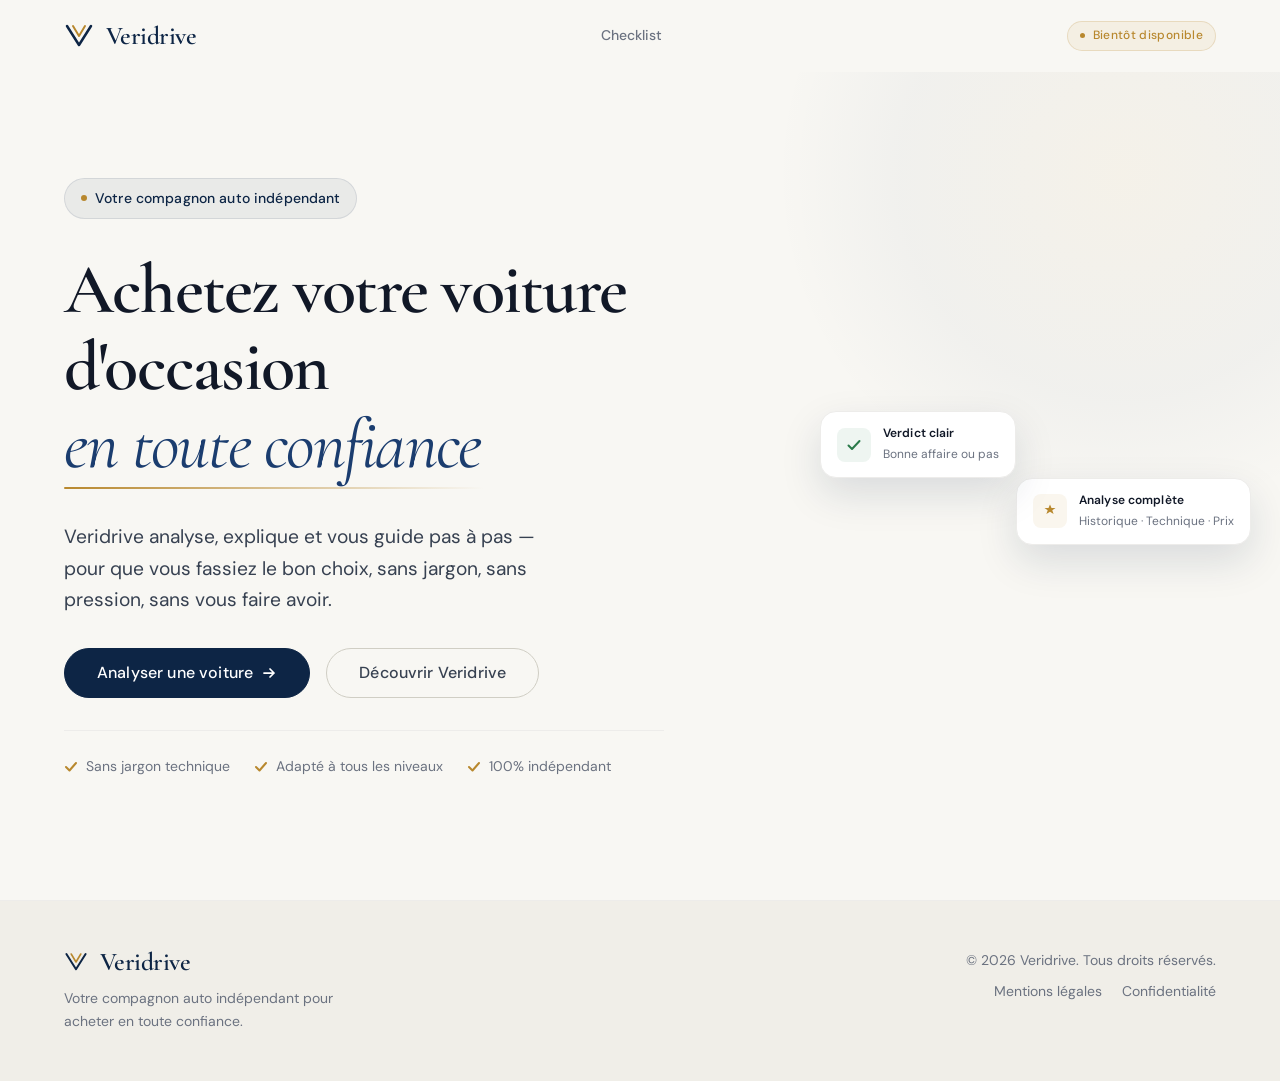
==== index.html @ 5061cd5b "Fondation Veridrive + module checklist d'achat complet" ====
<!DOCTYPE html>
<html lang="fr">
<head>
    <meta charset="UTF-8">
    <meta name="viewport" content="width=device-width, initial-scale=1.0">
    <title>Veridrive — Achetez votre voiture d'occasion en toute confiance</title>
    <meta name="description" content="Veridrive est votre compagnon auto indépendant. Analyses, guides et conseils pour acheter une voiture d'occasion sans se faire avoir.">

    <!-- Polices Google Fonts -->
    <link rel="preconnect" href="https://fonts.googleapis.com">
    <link rel="preconnect" href="https://fonts.gstatic.com" crossorigin>
    <link href="https://fonts.googleapis.com/css2?family=Cormorant+Garamond:ital,wght@0,300;0,400;0,600;1,400;1,600&family=DM+Sans:opsz,wght@9..40,300;9..40,400;9..40,500;9..40,600&display=swap" rel="stylesheet">

    <link rel="stylesheet" href="css/style.css">
</head>
<body>

    <!-- ===================================================
         HEADER — Navigation principale
         Sticky, avec effet glassmorphism au scroll
    ==================================================== -->
    <header class="header" id="header">
        <div class="container">
            <nav class="nav" aria-label="Navigation principale">

                <!-- Logotype Veridrive -->
                <a href="/" class="logo" aria-label="Veridrive — Retour à l'accueil">
                    <div class="logo__mark" aria-hidden="true">
                        <!-- Marque géométrique en V double — navy + or -->
                        <svg width="30" height="30" viewBox="0 0 30 30" fill="none">
                            <path d="M3 5L15 24L27 5" stroke="var(--color-navy)" stroke-width="2.5" stroke-linecap="round" stroke-linejoin="round"/>
                            <path d="M9 5L15 15L21 5" stroke="var(--color-gold)" stroke-width="2" stroke-linecap="round" stroke-linejoin="round"/>
                        </svg>
                    </div>
                    <span class="logo__wordmark">Veridrive</span>
                </a>

                <!-- Liens de navigation -->
                <div class="nav__links">
                    <a href="checklist.html" class="nav__link">Checklist</a>
                </div>

                <!-- Indicateur de lancement -->
                <div class="nav__pill" role="status" aria-label="Statut du service">
                    <span class="nav__pill-dot" aria-hidden="true"></span>
                    <span>Bientôt disponible</span>
                </div>

            </nav>
        </div>
    </header>


    <!-- ===================================================
         CONTENU PRINCIPAL
    ==================================================== -->
    <main>

        <!-- ===============================================
             SECTION HERO — Promesse principale
             Pleine hauteur d'écran, deux colonnes sur desktop
        ================================================ -->
        <section class="hero" id="hero" aria-labelledby="hero-title">
            <div class="container">
                <div class="hero__layout">

                    <!-- Bloc textuel gauche -->
                    <div class="hero__content">

                        <!-- Étiquette d'accroche -->
                        <div class="hero__eyebrow" data-animate>
                            <span class="badge">
                                <span class="badge__dot" aria-hidden="true"></span>
                                Votre compagnon auto indépendant
                            </span>
                        </div>

                        <!-- Titre principal -->
                        <h1 class="hero__title" id="hero-title" data-animate>
                            Achetez votre voiture d'occasion
                            <em class="hero__title-accent">en toute confiance</em>
                        </h1>

                        <!-- Promesse -->
                        <p class="hero__subtitle" data-animate>
                            Veridrive analyse, explique et vous guide pas à pas — pour que vous fassiez le bon choix, sans jargon, sans pression, sans vous faire avoir.
                        </p>

                        <!-- Boutons d'action -->
                        <div class="hero__actions" data-animate>
                            <a href="#" class="btn btn--primary">
                                Analyser une voiture
                                <svg width="16" height="16" viewBox="0 0 16 16" fill="none" aria-hidden="true">
                                    <path d="M3 8H13M13 8L9 4M13 8L9 12" stroke="currentColor" stroke-width="1.75" stroke-linecap="round" stroke-linejoin="round"/>
                                </svg>
                            </a>
                            <a href="#" class="btn btn--ghost">
                                Découvrir Veridrive
                            </a>
                        </div>

                        <!-- Indicateurs de confiance -->
                        <div class="hero__trust" data-animate>
                            <div class="trust-item">
                                <svg class="trust-item__icon" width="14" height="14" viewBox="0 0 14 14" fill="none" aria-hidden="true">
                                    <path d="M2 7L5.5 10.5L12 3" stroke="var(--color-gold)" stroke-width="2" stroke-linecap="round" stroke-linejoin="round"/>
                                </svg>
                                <span>Sans jargon technique</span>
                            </div>
                            <div class="trust-item">
                                <svg class="trust-item__icon" width="14" height="14" viewBox="0 0 14 14" fill="none" aria-hidden="true">
                                    <path d="M2 7L5.5 10.5L12 3" stroke="var(--color-gold)" stroke-width="2" stroke-linecap="round" stroke-linejoin="round"/>
                                </svg>
                                <span>Adapté à tous les niveaux</span>
                            </div>
                            <div class="trust-item">
                                <svg class="trust-item__icon" width="14" height="14" viewBox="0 0 14 14" fill="none" aria-hidden="true">
                                    <path d="M2 7L5.5 10.5L12 3" stroke="var(--color-gold)" stroke-width="2" stroke-linecap="round" stroke-linejoin="round"/>
                                </svg>
                                <span>100% indépendant</span>
                            </div>
                        </div>

                    </div>

                    <!-- Bloc visuel droit — emblème géométrique -->
                    <div class="hero__visual" aria-hidden="true" data-animate>

                        <!-- SVG emblème central : cercles de précision + losange or + monogramme V -->
                        <div class="hero__emblem">
                            <svg viewBox="0 0 400 400" fill="none" xmlns="http://www.w3.org/2000/svg">
                                <!-- Cercles concentriques extérieurs -->
                                <circle cx="200" cy="200" r="185" stroke="#0D2545" stroke-opacity="0.04" stroke-width="1"/>
                                <circle cx="200" cy="200" r="160" stroke="#0D2545" stroke-opacity="0.06" stroke-width="0.75"/>
                                <circle cx="200" cy="200" r="136" stroke="#0D2545" stroke-opacity="0.08" stroke-width="0.75"/>

                                <!-- Cercle principal de cadran -->
                                <circle cx="200" cy="200" r="112" stroke="#0D2545" stroke-opacity="0.1" stroke-width="1.5"/>

                                <!-- Graduations (style tachymètre) -->
                                <g stroke="#0D2545" stroke-opacity="0.12" stroke-linecap="round">
                                    <line x1="200" y1="78" x2="200" y2="96" stroke-width="1.5" transform="rotate(0 200 200)"/>
                                    <line x1="200" y1="82" x2="200" y2="92" stroke-width="0.75" transform="rotate(15 200 200)"/>
                                    <line x1="200" y1="82" x2="200" y2="92" stroke-width="0.75" transform="rotate(45 200 200)"/>
                                    <line x1="200" y1="78" x2="200" y2="96" stroke-width="1.5" transform="rotate(30 200 200)"/>
                                    <line x1="200" y1="82" x2="200" y2="92" stroke-width="0.75" transform="rotate(75 200 200)"/>
                                    <line x1="200" y1="78" x2="200" y2="96" stroke-width="1.5" transform="rotate(60 200 200)"/>
                                    <line x1="200" y1="82" x2="200" y2="92" stroke-width="0.75" transform="rotate(105 200 200)"/>
                                    <line x1="200" y1="78" x2="200" y2="96" stroke-width="1.5" transform="rotate(90 200 200)"/>
                                    <line x1="200" y1="82" x2="200" y2="92" stroke-width="0.75" transform="rotate(135 200 200)"/>
                                    <line x1="200" y1="78" x2="200" y2="96" stroke-width="1.5" transform="rotate(120 200 200)"/>
                                    <line x1="200" y1="82" x2="200" y2="92" stroke-width="0.75" transform="rotate(165 200 200)"/>
                                    <line x1="200" y1="78" x2="200" y2="96" stroke-width="1.5" transform="rotate(150 200 200)"/>
                                    <line x1="200" y1="82" x2="200" y2="92" stroke-width="0.75" transform="rotate(195 200 200)"/>
                                    <line x1="200" y1="78" x2="200" y2="96" stroke-width="1.5" transform="rotate(180 200 200)"/>
                                    <line x1="200" y1="82" x2="200" y2="92" stroke-width="0.75" transform="rotate(225 200 200)"/>
                                    <line x1="200" y1="78" x2="200" y2="96" stroke-width="1.5" transform="rotate(210 200 200)"/>
                                    <line x1="200" y1="82" x2="200" y2="92" stroke-width="0.75" transform="rotate(255 200 200)"/>
                                    <line x1="200" y1="78" x2="200" y2="96" stroke-width="1.5" transform="rotate(240 200 200)"/>
                                    <line x1="200" y1="82" x2="200" y2="92" stroke-width="0.75" transform="rotate(285 200 200)"/>
                                    <line x1="200" y1="78" x2="200" y2="96" stroke-width="1.5" transform="rotate(270 200 200)"/>
                                    <line x1="200" y1="82" x2="200" y2="92" stroke-width="0.75" transform="rotate(315 200 200)"/>
                                    <line x1="200" y1="78" x2="200" y2="96" stroke-width="1.5" transform="rotate(300 200 200)"/>
                                    <line x1="200" y1="82" x2="200" y2="92" stroke-width="0.75" transform="rotate(345 200 200)"/>
                                    <line x1="200" y1="78" x2="200" y2="96" stroke-width="1.5" transform="rotate(330 200 200)"/>
                                </g>

                                <!-- Losange extérieur or -->
                                <path d="M200 108 L292 200 L200 292 L108 200 Z" stroke="#B8882E" stroke-opacity="0.18" stroke-width="1"/>

                                <!-- Losange intérieur or (plus opaque) -->
                                <path d="M200 142 L258 200 L200 258 L142 200 Z" stroke="#B8882E" stroke-opacity="0.28" stroke-width="1.5"/>

                                <!-- Points d'ancrage or aux quatre sommets du losange intérieur -->
                                <circle cx="200" cy="142" r="3.5" fill="#B8882E" fill-opacity="0.5"/>
                                <circle cx="258" cy="200" r="3.5" fill="#B8882E" fill-opacity="0.5"/>
                                <circle cx="200" cy="258" r="3.5" fill="#B8882E" fill-opacity="0.5"/>
                                <circle cx="142" cy="200" r="3.5" fill="#B8882E" fill-opacity="0.5"/>

                                <!-- Monogramme V — navy (grand) -->
                                <path d="M158 158 L200 228 L242 158" stroke="#0D2545" stroke-opacity="0.15" stroke-width="3.5" stroke-linecap="round" stroke-linejoin="round"/>

                                <!-- Monogramme V — or (petit, intérieur) -->
                                <path d="M172 158 L200 208 L228 158" stroke="#B8882E" stroke-opacity="0.6" stroke-width="2.5" stroke-linecap="round" stroke-linejoin="round"/>

                                <!-- Point central -->
                                <circle cx="200" cy="200" r="4" fill="#0D2545" fill-opacity="0.12"/>
                                <circle cx="200" cy="200" r="2" fill="#B8882E" fill-opacity="0.7"/>
                            </svg>
                        </div>

                        <!-- Carte flottante haute — analyse -->
                        <div class="float-card float-card--top">
                            <div class="float-card__icon">
                                <svg width="16" height="16" viewBox="0 0 16 16" fill="none">
                                    <path d="M8 1.5L9.5 5H13.5L10.3 7.3L11.6 11L8 8.8L4.4 11L5.7 7.3L2.5 5H6.5L8 1.5Z" fill="#B8882E"/>
                                </svg>
                            </div>
                            <div>
                                <div class="float-card__label">Analyse complète</div>
                                <div class="float-card__value">Historique · Technique · Prix</div>
                            </div>
                        </div>

                        <!-- Carte flottante basse — verdict -->
                        <div class="float-card float-card--bottom">
                            <div class="float-card__icon float-card__icon--success">
                                <svg width="16" height="16" viewBox="0 0 16 16" fill="none">
                                    <path d="M2.5 8.5L6 12L13.5 4" stroke="#2A7A4A" stroke-width="2" stroke-linecap="round" stroke-linejoin="round"/>
                                </svg>
                            </div>
                            <div>
                                <div class="float-card__label">Verdict clair</div>
                                <div class="float-card__value">Bonne affaire ou pas</div>
                            </div>
                        </div>

                    </div>

                </div>
            </div>

            <!-- Décoration de fond — halo dégradé -->
            <div class="hero__bg-halo" aria-hidden="true"></div>
        </section>

    </main>


    <!-- ===================================================
         FOOTER — Pied de page
    ==================================================== -->
    <footer class="footer" role="contentinfo">
        <div class="container">
            <div class="footer__layout">

                <!-- Marque et accroche -->
                <div class="footer__brand">
                    <a href="/" class="logo" aria-label="Veridrive — Accueil">
                        <div class="logo__mark" aria-hidden="true">
                            <svg width="24" height="24" viewBox="0 0 30 30" fill="none">
                                <path d="M3 5L15 24L27 5" stroke="var(--color-navy)" stroke-width="2.5" stroke-linecap="round" stroke-linejoin="round"/>
                                <path d="M9 5L15 15L21 5" stroke="var(--color-gold)" stroke-width="2" stroke-linecap="round" stroke-linejoin="round"/>
                            </svg>
                        </div>
                        <span class="logo__wordmark">Veridrive</span>
                    </a>
                    <p class="footer__tagline">
                        Votre compagnon auto indépendant pour acheter en toute confiance.
                    </p>
                </div>

                <!-- Mentions légales -->
                <div class="footer__legal">
                    <p class="footer__copyright">© 2026 Veridrive. Tous droits réservés.</p>
                    <nav class="footer__links" aria-label="Liens légaux">
                        <a href="#">Mentions légales</a>
                        <a href="#">Confidentialité</a>
                    </nav>
                </div>

            </div>
        </div>
    </footer>

    <script src="js/main.js"></script>
</body>
</html>
---- css/style.css ----
/* ============================================================
   VERIDRIVE — SYSTÈME DE DESIGN
   Feuille de styles principale
   Design : épuré premium, ambiance confiance et sécurité
   ============================================================ */


/* ============================================================
   1. VARIABLES — Le cœur du système de design
      Toutes les décisions visuelles centralisées ici
   ============================================================ */

:root {

    /* ── Couleurs principales ───────────────────────────── */

    /* Bleu marine profond — confiance, sérieux, profondeur */
    --color-navy:        #0D2545;
    --color-navy-mid:    #1B3D6F;
    --color-navy-light:  #2E5490;
    --color-navy-pale:   rgba(13, 37, 69, 0.06);

    /* Or discret — touche premium, sans ostentation */
    --color-gold:        #B8882E;
    --color-gold-light:  #CFA04A;
    --color-gold-pale:   rgba(184, 136, 46, 0.08);

    /* Vert succès — validation, confiance confirmée */
    --color-success:     #2A7A4A;
    --color-success-pale: rgba(42, 122, 74, 0.08);

    /* Rouge critique — points rédhibitoires */
    --color-critical:        #C0392B;
    --color-critical-mid:    #E74C3C;
    --color-critical-pale:   rgba(192, 57, 43, 0.06);
    --color-critical-border: rgba(192, 57, 43, 0.22);

    /* ── Couleurs de fond ───────────────────────────────── */

    /* Blanc cassé chaud — doux, non clinique, rassurant */
    --bg-base:           #F8F7F3;
    --bg-subtle:         #F0EEE8;
    --bg-card:           #FFFFFF;

    /* ── Texte ──────────────────────────────────────────── */

    --text-dark:         #111827;   /* Quasi-noir — titres */
    --text-body:         #374151;   /* Gris foncé — corps de texte */
    --text-muted:        #6B7280;   /* Gris moyen — textes secondaires */
    --text-light:        #9CA3AF;   /* Gris clair — textes tertiaires */
    --white:             #FFFFFF;

    /* ── Bordures ───────────────────────────────────────── */

    --border-subtle:     #EDECEA;
    --border-light:      #E2E0D8;
    --border:            #D0CEC4;

    /* ── Typographie ────────────────────────────────────── */

    /* Serif élégant pour les titres — editorial, premium */
    --font-display:      'Cormorant Garamond', Georgia, 'Times New Roman', serif;

    /* Sans-serif moderne pour le corps — lisibilité maximale */
    --font-body:         'DM Sans', system-ui, -apple-system, sans-serif;

    /* ── Échelle de tailles de texte (rem) ──────────────── */

    --text-xs:           0.75rem;    /* 12px */
    --text-sm:           0.875rem;   /* 14px */
    --text-base:         1rem;       /* 16px */
    --text-lg:           1.125rem;   /* 18px */
    --text-xl:           1.25rem;    /* 20px */
    --text-2xl:          1.5rem;     /* 24px */
    --text-3xl:          1.875rem;   /* 30px */
    --text-4xl:          2.25rem;    /* 36px */
    --text-5xl:          3rem;       /* 48px */
    --text-6xl:          3.75rem;    /* 60px */
    --text-7xl:          4.5rem;     /* 72px */

    /* ── Hauteurs de ligne ──────────────────────────────── */

    --leading-tight:     1.1;
    --leading-snug:      1.25;
    --leading-normal:    1.5;
    --leading-relaxed:   1.65;

    /* ── Espacements (échelle 4px) ──────────────────────── */

    --space-1:           0.25rem;    /* 4px */
    --space-2:           0.5rem;     /* 8px */
    --space-3:           0.75rem;    /* 12px */
    --space-4:           1rem;       /* 16px */
    --space-5:           1.25rem;    /* 20px */
    --space-6:           1.5rem;     /* 24px */
    --space-8:           2rem;       /* 32px */
    --space-10:          2.5rem;     /* 40px */
    --space-12:          3rem;       /* 48px */
    --space-16:          4rem;       /* 64px */
    --space-20:          5rem;       /* 80px */
    --space-24:          6rem;       /* 96px */
    --space-32:          8rem;       /* 128px */

    /* ── Rayons de bordure ──────────────────────────────── */

    --radius-sm:         0.25rem;    /* 4px  — éléments très petits */
    --radius:            0.5rem;     /* 8px  — éléments standard */
    --radius-md:         0.75rem;    /* 12px — boutons, tags */
    --radius-lg:         1rem;       /* 16px — cartes petites */
    --radius-xl:         1.5rem;     /* 24px — cartes grandes */
    --radius-2xl:        2rem;       /* 32px — sections */
    --radius-full:       9999px;     /* Pilule */

    /* ── Ombres ─────────────────────────────────────────── */

    --shadow-xs:         0 1px 2px  rgba(13, 37, 69, 0.05);
    --shadow-sm:         0 2px 6px  rgba(13, 37, 69, 0.07);
    --shadow:            0 4px 14px rgba(13, 37, 69, 0.09);
    --shadow-md:         0 8px 24px rgba(13, 37, 69, 0.11);
    --shadow-lg:         0 16px 40px rgba(13, 37, 69, 0.13);
    --shadow-xl:         0 24px 56px rgba(13, 37, 69, 0.16);
    --shadow-gold:       0 4px 20px rgba(184, 136, 46, 0.3);

    /* ── Transitions ────────────────────────────────────── */

    --ease-out:          cubic-bezier(0.4, 0, 0.2, 1);
    --ease-spring:       cubic-bezier(0.34, 1.56, 0.64, 1);

    --transition-fast:   150ms var(--ease-out);
    --transition:        250ms var(--ease-out);
    --transition-slow:   400ms var(--ease-out);

    /* ── Z-index ────────────────────────────────────────── */

    --z-below:           -1;
    --z-base:            0;
    --z-above:           10;
    --z-header:          100;

    /* ── Layout ─────────────────────────────────────────── */

    --container-max:     1200px;
    --container-pad:     var(--space-6);
    --header-height:     72px;
}


/* ============================================================
   2. RESET & BASE
   ============================================================ */

*, *::before, *::after {
    box-sizing: border-box;
    margin: 0;
    padding: 0;
}

html {
    font-size: 16px;
    scroll-behavior: smooth;
    -webkit-text-size-adjust: 100%;
}

body {
    font-family: var(--font-body);
    font-size: var(--text-base);
    line-height: var(--leading-relaxed);
    color: var(--text-body);
    background-color: var(--bg-base);
    -webkit-font-smoothing: antialiased;
    -moz-osx-font-smoothing: grayscale;
    overflow-x: hidden;
}

img, svg {
    display: block;
    max-width: 100%;
}

a {
    color: inherit;
    text-decoration: none;
}

button {
    cursor: pointer;
    border: none;
    background: none;
    font-family: inherit;
}

ul, ol {
    list-style: none;
}

/* Accessibilité : focus visible sur éléments interactifs */
:focus-visible {
    outline: 2px solid var(--color-gold);
    outline-offset: 3px;
    border-radius: var(--radius-sm);
}


/* ============================================================
   3. LAYOUT — Conteneurs
   ============================================================ */

.container {
    width: 100%;
    max-width: var(--container-max);
    margin-left: auto;
    margin-right: auto;
    padding-left: var(--container-pad);
    padding-right: var(--container-pad);
}


/* ============================================================
   4. COMPOSANTS — Boutons
   ============================================================ */

.btn {
    display: inline-flex;
    align-items: center;
    justify-content: center;
    gap: var(--space-2);
    padding: var(--space-4) var(--space-8);
    font-family: var(--font-body);
    font-size: var(--text-base);
    font-weight: 500;
    line-height: 1;
    letter-spacing: 0.01em;
    border-radius: var(--radius-full);
    border: 1.5px solid transparent;
    cursor: pointer;
    text-decoration: none;
    white-space: nowrap;
    transition: background-color var(--transition),
                border-color var(--transition),
                color var(--transition),
                transform var(--transition),
                box-shadow var(--transition);
}

/* Bouton principal — marine plein */
.btn--primary {
    background-color: var(--color-navy);
    color: var(--white);
    border-color: var(--color-navy);
}

.btn--primary:hover {
    background-color: var(--color-navy-mid);
    border-color: var(--color-navy-mid);
    transform: translateY(-2px);
    box-shadow: var(--shadow-md);
}

.btn--primary:active {
    transform: translateY(0);
    box-shadow: var(--shadow-sm);
}

/* Bouton secondaire — contour marine */
.btn--secondary {
    background-color: transparent;
    color: var(--color-navy);
    border-color: var(--color-navy);
}

.btn--secondary:hover {
    background-color: var(--color-navy);
    color: var(--white);
    transform: translateY(-2px);
}

/* Bouton fantôme — contour léger discret */
.btn--ghost {
    background-color: transparent;
    color: var(--text-body);
    border-color: var(--border);
}

.btn--ghost:hover {
    border-color: var(--color-navy);
    color: var(--color-navy);
    transform: translateY(-2px);
}

/* Bouton or — accent premium */
.btn--gold {
    background-color: var(--color-gold);
    color: var(--white);
    border-color: var(--color-gold);
}

.btn--gold:hover {
    background-color: var(--color-gold-light);
    border-color: var(--color-gold-light);
    box-shadow: var(--shadow-gold);
    transform: translateY(-2px);
}

/* Modificateurs de taille */
.btn--sm {
    padding: var(--space-2) var(--space-5);
    font-size: var(--text-sm);
}

.btn--lg {
    padding: var(--space-5) var(--space-10);
    font-size: var(--text-lg);
}


/* ============================================================
   5. COMPOSANTS — Cartes
   ============================================================ */

.card {
    background-color: var(--bg-card);
    border: 1px solid var(--border-light);
    border-radius: var(--radius-xl);
    padding: var(--space-8);
    box-shadow: var(--shadow-sm);
    transition: box-shadow var(--transition), transform var(--transition);
}

.card:hover {
    box-shadow: var(--shadow-md);
    transform: translateY(-3px);
}

/* Variante plate — sans ombre */
.card--flat {
    box-shadow: none;
}

/* Variante avec bordure marquée */
.card--bordered {
    border-color: var(--border);
}

/* Variante marine — fond sombre */
.card--dark {
    background-color: var(--color-navy);
    border-color: rgba(255, 255, 255, 0.08);
    color: var(--white);
}


/* ============================================================
   6. COMPOSANTS — Badge
   ============================================================ */

.badge {
    display: inline-flex;
    align-items: center;
    gap: var(--space-2);
    padding: var(--space-2) var(--space-4);
    background-color: var(--color-navy-pale);
    border: 1px solid rgba(13, 37, 69, 0.1);
    border-radius: var(--radius-full);
    font-family: var(--font-body);
    font-size: var(--text-sm);
    font-weight: 500;
    color: var(--color-navy);
    letter-spacing: 0.01em;
}

/* Pastille animée — indique "actif" ou "live" */
.badge__dot {
    width: 6px;
    height: 6px;
    border-radius: var(--radius-full);
    background-color: var(--color-gold);
    flex-shrink: 0;
    animation: pulse-dot 2.5s ease-in-out infinite;
}

@keyframes pulse-dot {
    0%, 100% { opacity: 1;   transform: scale(1); }
    50%       { opacity: 0.5; transform: scale(0.8); }
}

/* Variante or */
.badge--gold {
    background-color: var(--color-gold-pale);
    border-color: rgba(184, 136, 46, 0.2);
    color: var(--color-gold);
}

/* Variante succès */
.badge--success {
    background-color: var(--color-success-pale);
    border-color: rgba(42, 122, 74, 0.2);
    color: var(--color-success);
}


/* ============================================================
   7. HEADER
   ============================================================ */

.header {
    position: sticky;
    top: 0;
    left: 0;
    right: 0;
    z-index: var(--z-header);
    height: var(--header-height);

    /* Glassmorphism subtil */
    background-color: rgba(248, 247, 243, 0.82);
    backdrop-filter: blur(16px);
    -webkit-backdrop-filter: blur(16px);

    border-bottom: 1px solid transparent;
    transition: border-color var(--transition), box-shadow var(--transition);
}

/* Etat au scroll — ajouté dynamiquement par JS */
.header.is-scrolled {
    border-bottom-color: var(--border-subtle);
    box-shadow: var(--shadow-xs);
}

.nav {
    display: flex;
    align-items: center;
    justify-content: space-between;
    height: var(--header-height);
}

/* Logo */
.logo {
    display: inline-flex;
    align-items: center;
    gap: var(--space-3);
    text-decoration: none;
    transition: opacity var(--transition-fast);
}

.logo:hover {
    opacity: 0.8;
}

.logo__mark {
    display: flex;
    align-items: center;
    justify-content: center;
    flex-shrink: 0;
}

.logo__wordmark {
    font-family: var(--font-display);
    font-size: 1.6rem;
    font-weight: 600;
    color: var(--color-navy);
    letter-spacing: -0.02em;
    line-height: 1;
}

/* Liens de navigation */
.nav__links {
    display: flex;
    align-items: center;
    gap: var(--space-1);
}

.nav__link {
    display: inline-flex;
    align-items: center;
    padding: var(--space-2) var(--space-4);
    font-size: var(--text-sm);
    font-weight: 500;
    color: var(--text-muted);
    border-radius: var(--radius-md);
    transition: color var(--transition-fast), background-color var(--transition-fast);
    text-decoration: none;
}

.nav__link:hover {
    color: var(--color-navy);
    background-color: var(--color-navy-pale);
}

/* Lien actif — page courante */
.nav__link.is-active {
    color: var(--color-navy);
    background-color: var(--color-navy-pale);
    font-weight: 500;
}

/* Pilule "Bientôt disponible" */
.nav__pill {
    display: inline-flex;
    align-items: center;
    gap: var(--space-2);
    padding: var(--space-1) var(--space-3);
    background-color: rgba(184, 136, 46, 0.08);
    border: 1px solid rgba(184, 136, 46, 0.2);
    border-radius: var(--radius-full);
    font-size: var(--text-xs);
    font-weight: 500;
    color: var(--color-gold);
    letter-spacing: 0.03em;
}

.nav__pill-dot {
    width: 5px;
    height: 5px;
    border-radius: var(--radius-full);
    background-color: currentColor;
    animation: pulse-dot 2.5s ease-in-out infinite;
    flex-shrink: 0;
}


/* ============================================================
   8. SECTION HERO
   ============================================================ */

.hero {
    position: relative;
    min-height: calc(100vh - var(--header-height));
    display: flex;
    align-items: center;
    padding-top: var(--space-20);
    padding-bottom: var(--space-24);
    overflow: hidden;
}

/* Mise en page : colonne unique sur mobile, deux colonnes sur desktop */
.hero__layout {
    display: grid;
    grid-template-columns: 1fr;
    align-items: center;
    gap: var(--space-16);
    width: 100%;
}

/* ── Bloc textuel ── */

.hero__content {
    display: flex;
    flex-direction: column;
    gap: var(--space-8);
    max-width: 600px;
}

.hero__eyebrow {
    display: flex;
}

/* Titre principal — Cormorant Garamond, grande taille fluide */
.hero__title {
    font-family: var(--font-display);
    font-size: clamp(var(--text-4xl), 5.5vw, var(--text-7xl));
    font-weight: 600;
    line-height: var(--leading-tight);
    color: var(--text-dark);
    letter-spacing: -0.025em;
}

/* Accent "en toute confiance" — italique, marine, souligné or */
.hero__title-accent {
    display: block;
    font-style: italic;
    font-weight: 400;
    color: var(--color-navy-mid);
    position: relative;
    padding-bottom: 6px;
}

/* Soulignement dégradé or → transparent */
.hero__title-accent::after {
    content: '';
    position: absolute;
    bottom: 0;
    left: 0;
    width: 70%;
    height: 2px;
    background: linear-gradient(90deg, var(--color-gold) 0%, transparent 100%);
    border-radius: 1px;
}

/* Sous-titre — taille fluide, bonne lisibilité */
.hero__subtitle {
    font-size: clamp(var(--text-base), 1.5vw, var(--text-xl));
    line-height: var(--leading-relaxed);
    color: var(--text-body);
    max-width: 500px;
}

/* Groupe de boutons CTA */
.hero__actions {
    display: flex;
    flex-wrap: wrap;
    align-items: center;
    gap: var(--space-4);
}

/* Indicateurs de confiance — sous les CTA */
.hero__trust {
    display: flex;
    flex-wrap: wrap;
    gap: var(--space-2) var(--space-6);
    padding-top: var(--space-6);
    border-top: 1px solid var(--border-subtle);
}

.trust-item {
    display: inline-flex;
    align-items: center;
    gap: var(--space-2);
    font-size: var(--text-sm);
    color: var(--text-muted);
    font-weight: 400;
}

.trust-item__icon {
    flex-shrink: 0;
}

/* ── Bloc visuel (emblème) ── */

.hero__visual {
    position: relative;
    display: flex;
    align-items: center;
    justify-content: center;
    aspect-ratio: 1;
    max-width: 400px;
    margin: 0 auto;
    /* Masqué sur mobile — affiché sur desktop via media query */
    display: none;
}

/* Respiration lente de l'emblème */
.hero__emblem {
    width: 100%;
    max-width: 380px;
    animation: emblem-breathe 7s ease-in-out infinite;
}

@keyframes emblem-breathe {
    0%, 100% { transform: scale(1) rotate(0deg); }
    50%       { transform: scale(1.015) rotate(0.4deg); }
}

/* Cartes flottantes superposées à l'emblème */
.float-card {
    position: absolute;
    z-index: var(--z-above);
    display: flex;
    align-items: center;
    gap: var(--space-3);
    padding: var(--space-3) var(--space-4);
    background-color: var(--bg-card);
    border: 1px solid var(--border-subtle);
    border-radius: var(--radius-lg);
    box-shadow: var(--shadow-lg);
    white-space: nowrap;
}

.float-card--top {
    top: 5%;
    left: -5%;
    animation: float-up 4.5s ease-in-out infinite;
}

.float-card--bottom {
    bottom: 5%;
    right: -5%;
    animation: float-down 4.5s ease-in-out infinite 0.6s;
}

@keyframes float-up {
    0%, 100% { transform: translateY(0px); }
    50%       { transform: translateY(-10px); }
}

@keyframes float-down {
    0%, 100% { transform: translateY(0px); }
    50%       { transform: translateY(10px); }
}

.float-card__icon {
    width: 34px;
    height: 34px;
    display: flex;
    align-items: center;
    justify-content: center;
    background-color: var(--color-gold-pale);
    border-radius: var(--radius);
    flex-shrink: 0;
}

.float-card__icon--success {
    background-color: var(--color-success-pale);
}

.float-card__label {
    font-size: var(--text-xs);
    font-weight: 600;
    color: var(--text-dark);
    letter-spacing: 0.01em;
}

.float-card__value {
    font-size: var(--text-xs);
    color: var(--text-muted);
    margin-top: 1px;
}

/* Halo de fond dégradé radial */
.hero__bg-halo {
    position: absolute;
    top: -30%;
    right: -15%;
    width: 700px;
    height: 700px;
    background: radial-gradient(
        ellipse at center,
        rgba(184, 136, 46, 0.05) 0%,
        rgba(13, 37, 69, 0.03) 45%,
        transparent 70%
    );
    border-radius: var(--radius-full);
    pointer-events: none;
    z-index: var(--z-below);
}


/* ============================================================
   9. FOOTER
   ============================================================ */

.footer {
    background-color: var(--bg-subtle);
    border-top: 1px solid var(--border-subtle);
    padding: var(--space-12) 0;
}

.footer__layout {
    display: flex;
    flex-direction: column;
    gap: var(--space-8);
    align-items: flex-start;
}

.footer__brand {
    display: flex;
    flex-direction: column;
    gap: var(--space-3);
}

.footer__tagline {
    font-size: var(--text-sm);
    color: var(--text-muted);
    max-width: 280px;
    line-height: var(--leading-relaxed);
}

.footer__legal {
    display: flex;
    flex-direction: column;
    gap: var(--space-2);
}

.footer__copyright {
    font-size: var(--text-sm);
    color: var(--text-muted);
}

.footer__links {
    display: flex;
    gap: var(--space-5);
}

.footer__links a {
    font-size: var(--text-sm);
    color: var(--text-muted);
    transition: color var(--transition-fast);
}

.footer__links a:hover {
    color: var(--color-navy);
}


/* ============================================================
   10. ANIMATIONS D'ENTRÉE AU SCROLL
   ============================================================ */

/* État initial : invisible + légèrement décalé vers le bas */
[data-animate] {
    opacity: 0;
    transform: translateY(22px);
    transition: opacity  0.65s var(--ease-out),
                transform 0.65s var(--ease-out);
}

/* État visible : déclenché par JS via IntersectionObserver */
[data-animate].is-visible {
    opacity: 1;
    transform: translateY(0);
}


/* ============================================================
   11. RESPONSIVE — Tablette (≥ 640px)
   ============================================================ */

@media (min-width: 640px) {

    .footer__layout {
        flex-direction: row;
        justify-content: space-between;
        align-items: flex-start;
    }

    .footer__legal {
        align-items: flex-end;
        text-align: right;
    }
}


/* ============================================================
   12. RESPONSIVE — Desktop (≥ 900px)
   ============================================================ */

@media (min-width: 900px) {

    /* Hero : deux colonnes */
    .hero__layout {
        grid-template-columns: 1fr 400px;
        gap: var(--space-10);
    }

    /* Afficher le bloc visuel sur desktop */
    .hero__visual {
        display: flex;
    }
}


/* ============================================================
   13. RESPONSIVE — Mobile (≤ 480px)
   ============================================================ */

@media (max-width: 480px) {

    :root {
        --container-pad: var(--space-5);
    }

    /* Boutons en pleine largeur sur petit écran */
    .hero__actions {
        flex-direction: column;
        align-items: stretch;
    }

    .hero__actions .btn {
        width: 100%;
    }

    /* Indicateurs de confiance en colonne */
    .hero__trust {
        flex-direction: column;
        gap: var(--space-3);
    }

    /* Réduire le padding du hero */
    .hero {
        padding-top: var(--space-12);
        padding-bottom: var(--space-16);
        min-height: auto;
    }
}
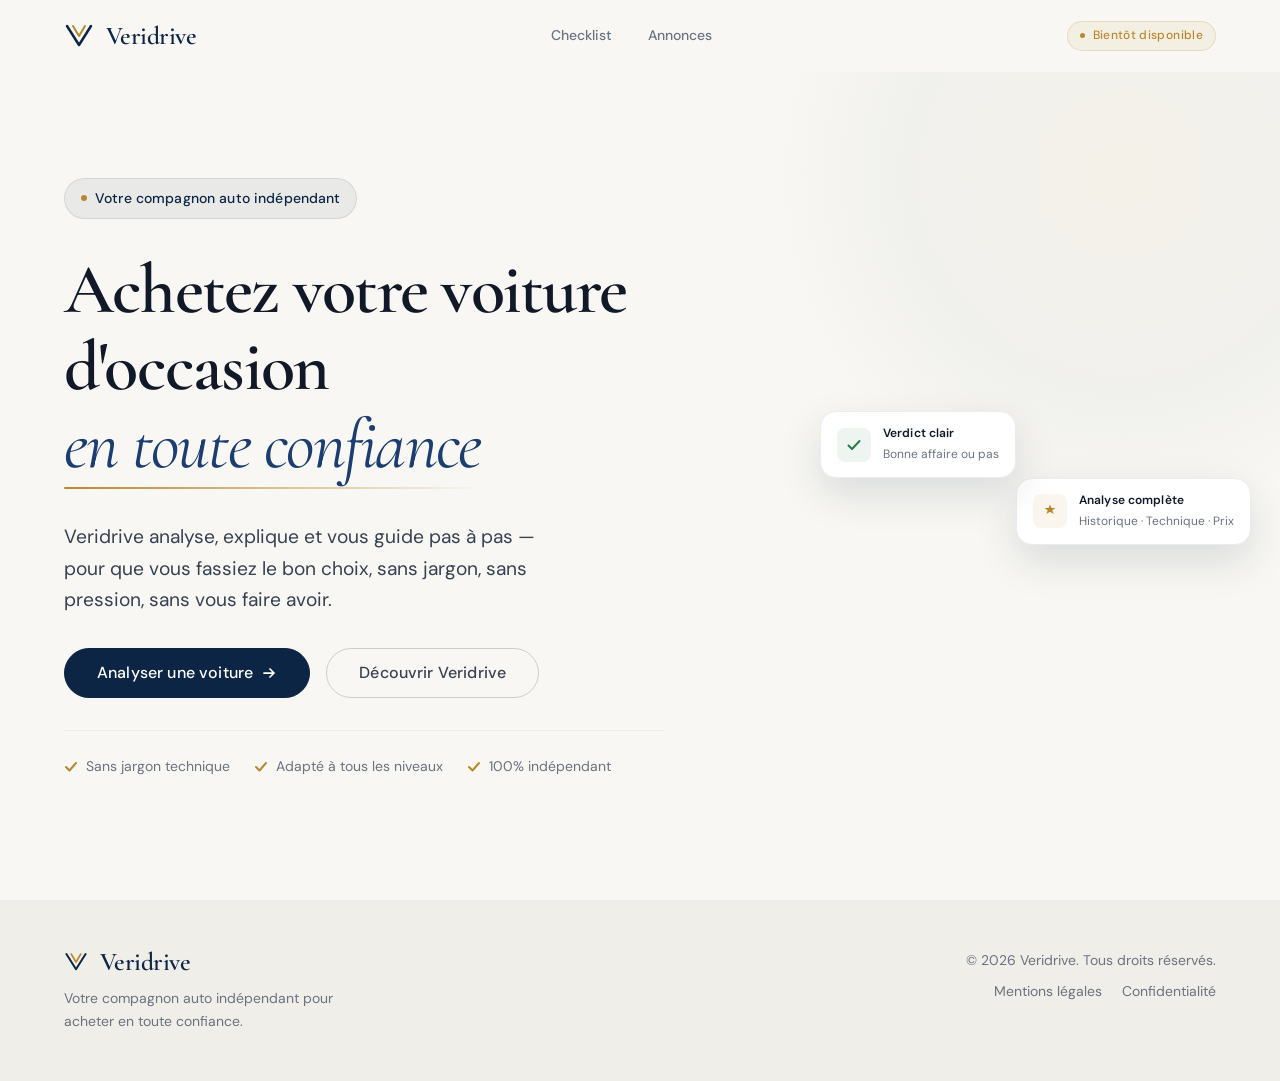
==== commit 2ccf34fc: "Module annonces & arnaques + corrections factuelles (L.213-1, Thesee) Co-Authored-By: Claude Sonnet " ====
--- a/index.html
+++ b/index.html
@@ -38,6 +38,7 @@
                 <!-- Liens de navigation -->
                 <div class="nav__links">
                     <a href="checklist.html" class="nav__link">Checklist</a>
+                    <a href="annonces.html" class="nav__link">Annonces</a>
                 </div>
 
                 <!-- Indicateur de lancement -->
--- a/css/style.css
+++ b/css/style.css
@@ -397,6 +397,25 @@
     color: var(--color-success);
 }
 
+/* Badge critique — points rédhibitoires et signaux graves */
+.badge-critical {
+    display: inline-flex;
+    align-items: center;
+    gap: var(--space-1);
+    padding: 2px var(--space-2);
+    background-color: var(--color-critical-pale);
+    border: 1px solid var(--color-critical-border);
+    border-radius: var(--radius-sm);
+    font-size: 0.7rem;
+    font-weight: 600;
+    color: var(--color-critical);
+    letter-spacing: 0.04em;
+    text-transform: uppercase;
+    white-space: nowrap;
+    flex-shrink: 0;
+    text-decoration: none;
+}
+
 
 /* ============================================================
    7. HEADER
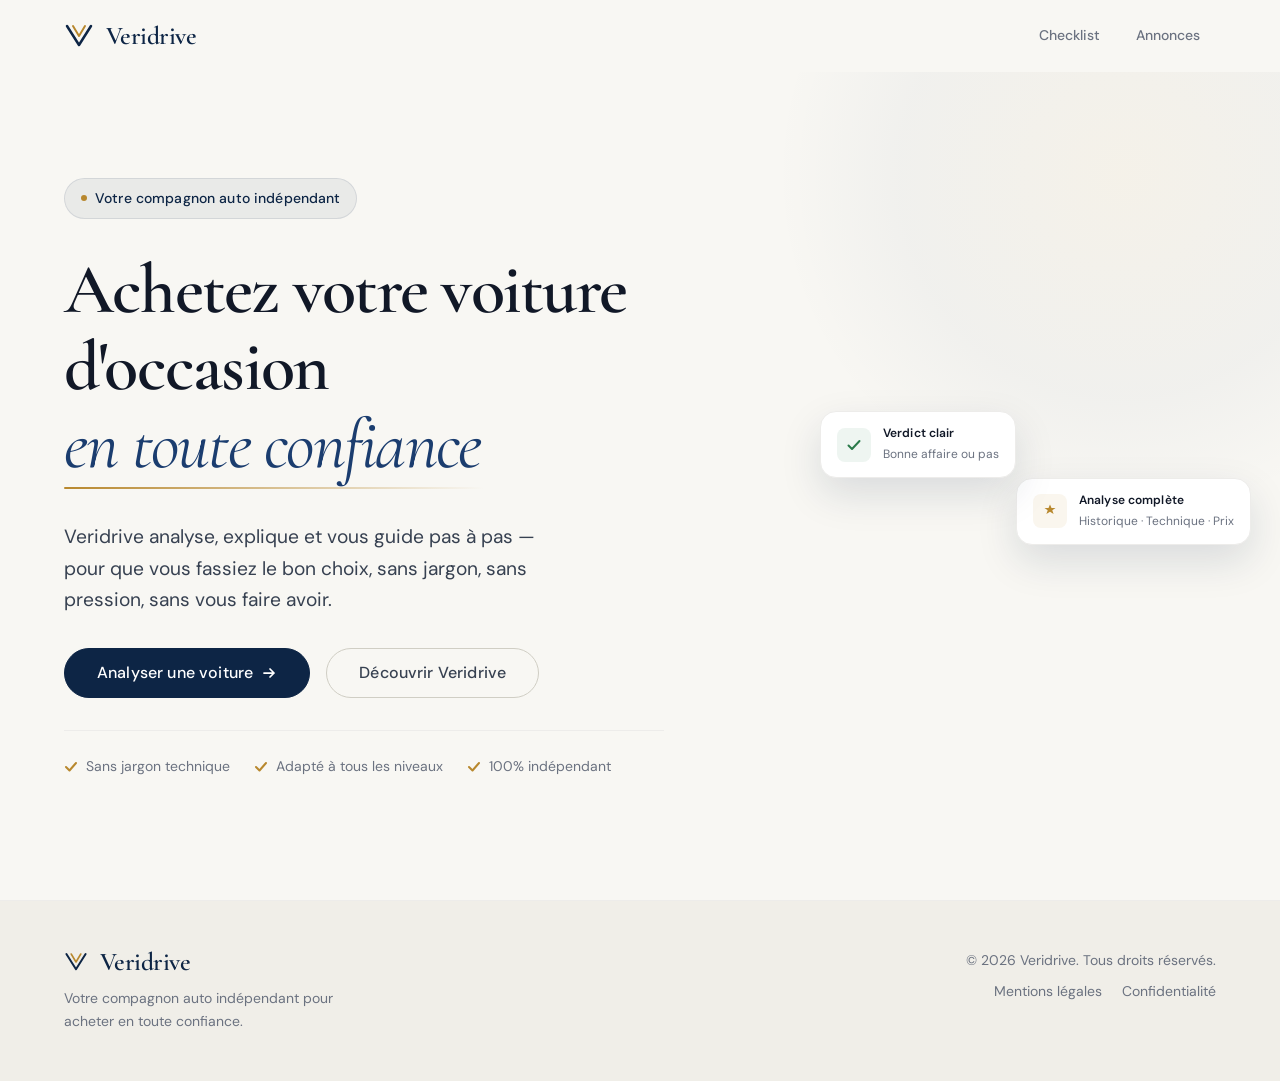
==== commit a0f05eac: "Corrections: liens boutons accueil, affichage page annonces, retrait badge bientot disponible Co-Aut" ====
--- a/index.html
+++ b/index.html
@@ -41,12 +41,6 @@
                     <a href="annonces.html" class="nav__link">Annonces</a>
                 </div>
 
-                <!-- Indicateur de lancement -->
-                <div class="nav__pill" role="status" aria-label="Statut du service">
-                    <span class="nav__pill-dot" aria-hidden="true"></span>
-                    <span>Bientôt disponible</span>
-                </div>
-
             </nav>
         </div>
     </header>
@@ -89,13 +83,13 @@
 
                         <!-- Boutons d'action -->
                         <div class="hero__actions" data-animate>
-                            <a href="#" class="btn btn--primary">
+                            <a href="checklist.html" class="btn btn--primary">
                                 Analyser une voiture
                                 <svg width="16" height="16" viewBox="0 0 16 16" fill="none" aria-hidden="true">
                                     <path d="M3 8H13M13 8L9 4M13 8L9 12" stroke="currentColor" stroke-width="1.75" stroke-linecap="round" stroke-linejoin="round"/>
                                 </svg>
                             </a>
-                            <a href="#" class="btn btn--ghost">
+                            <a href="annonces.html" class="btn btn--ghost">
                                 Découvrir Veridrive
                             </a>
                         </div>
